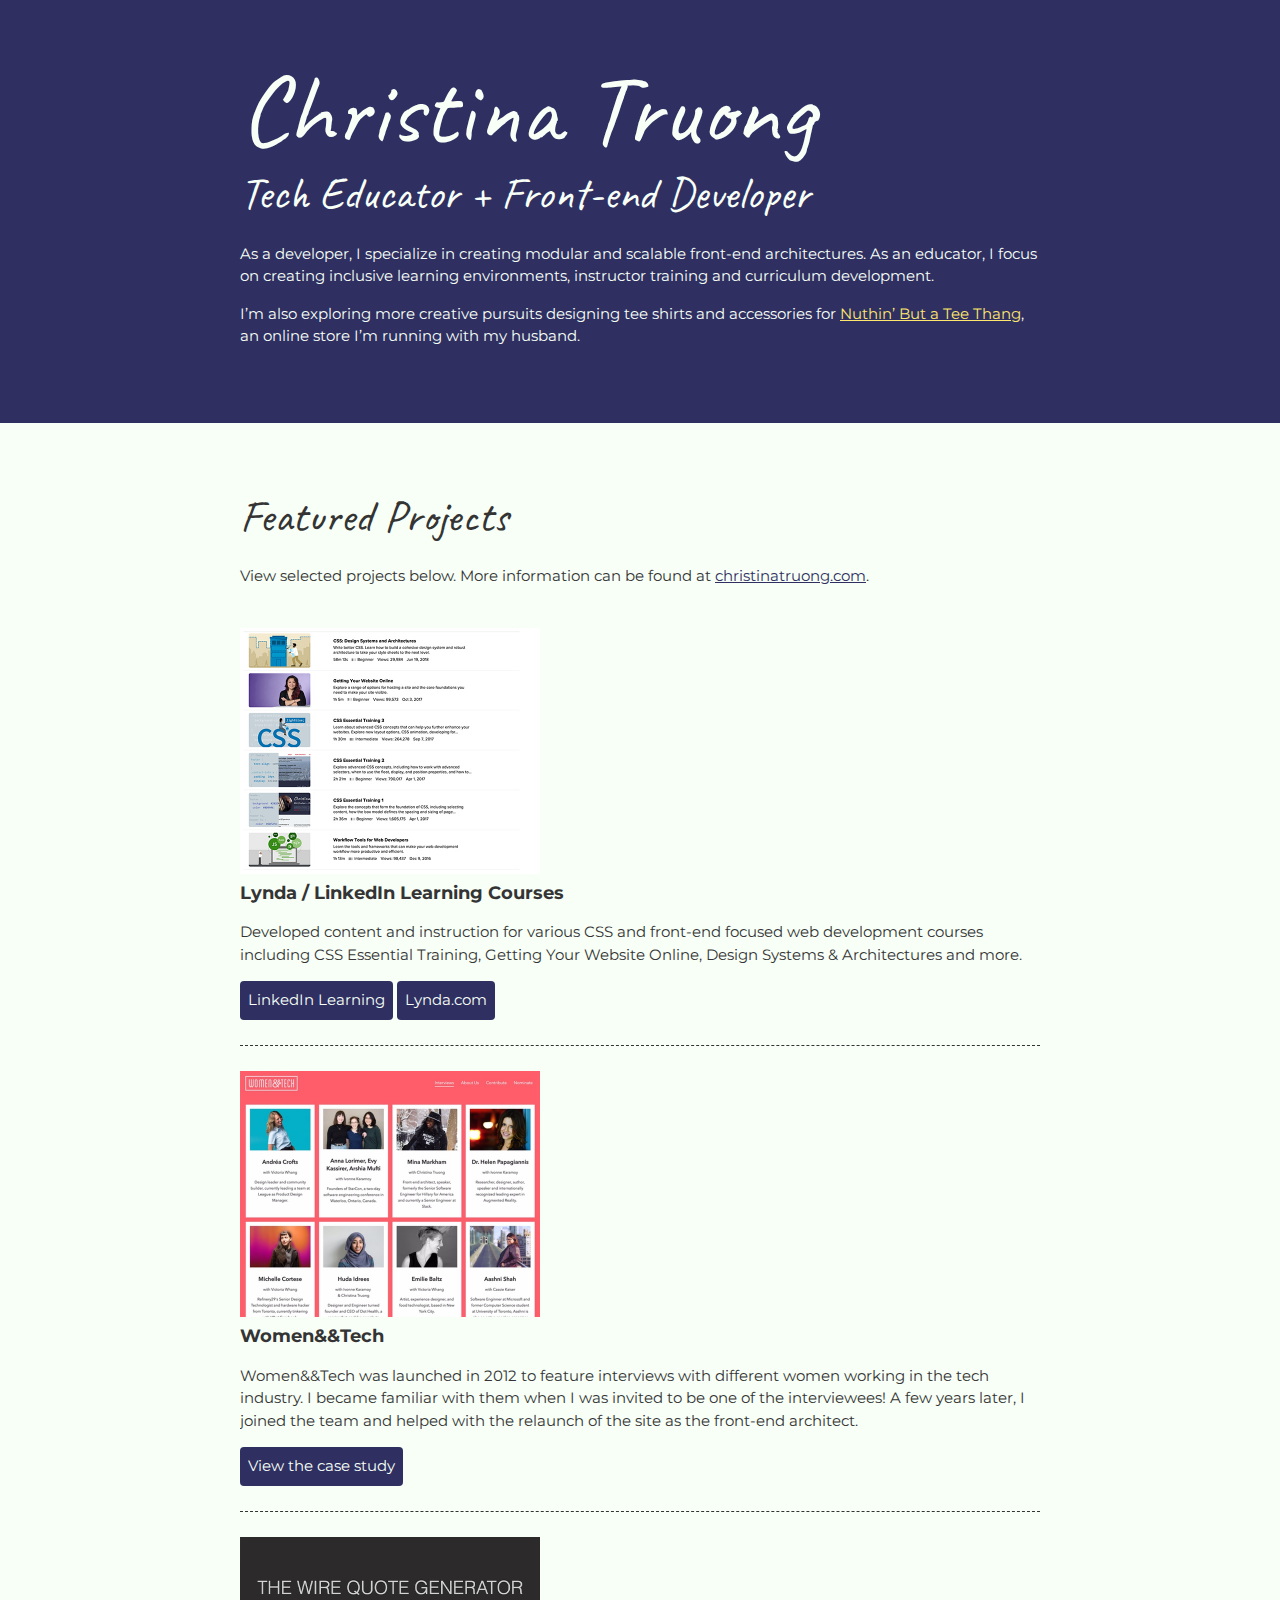
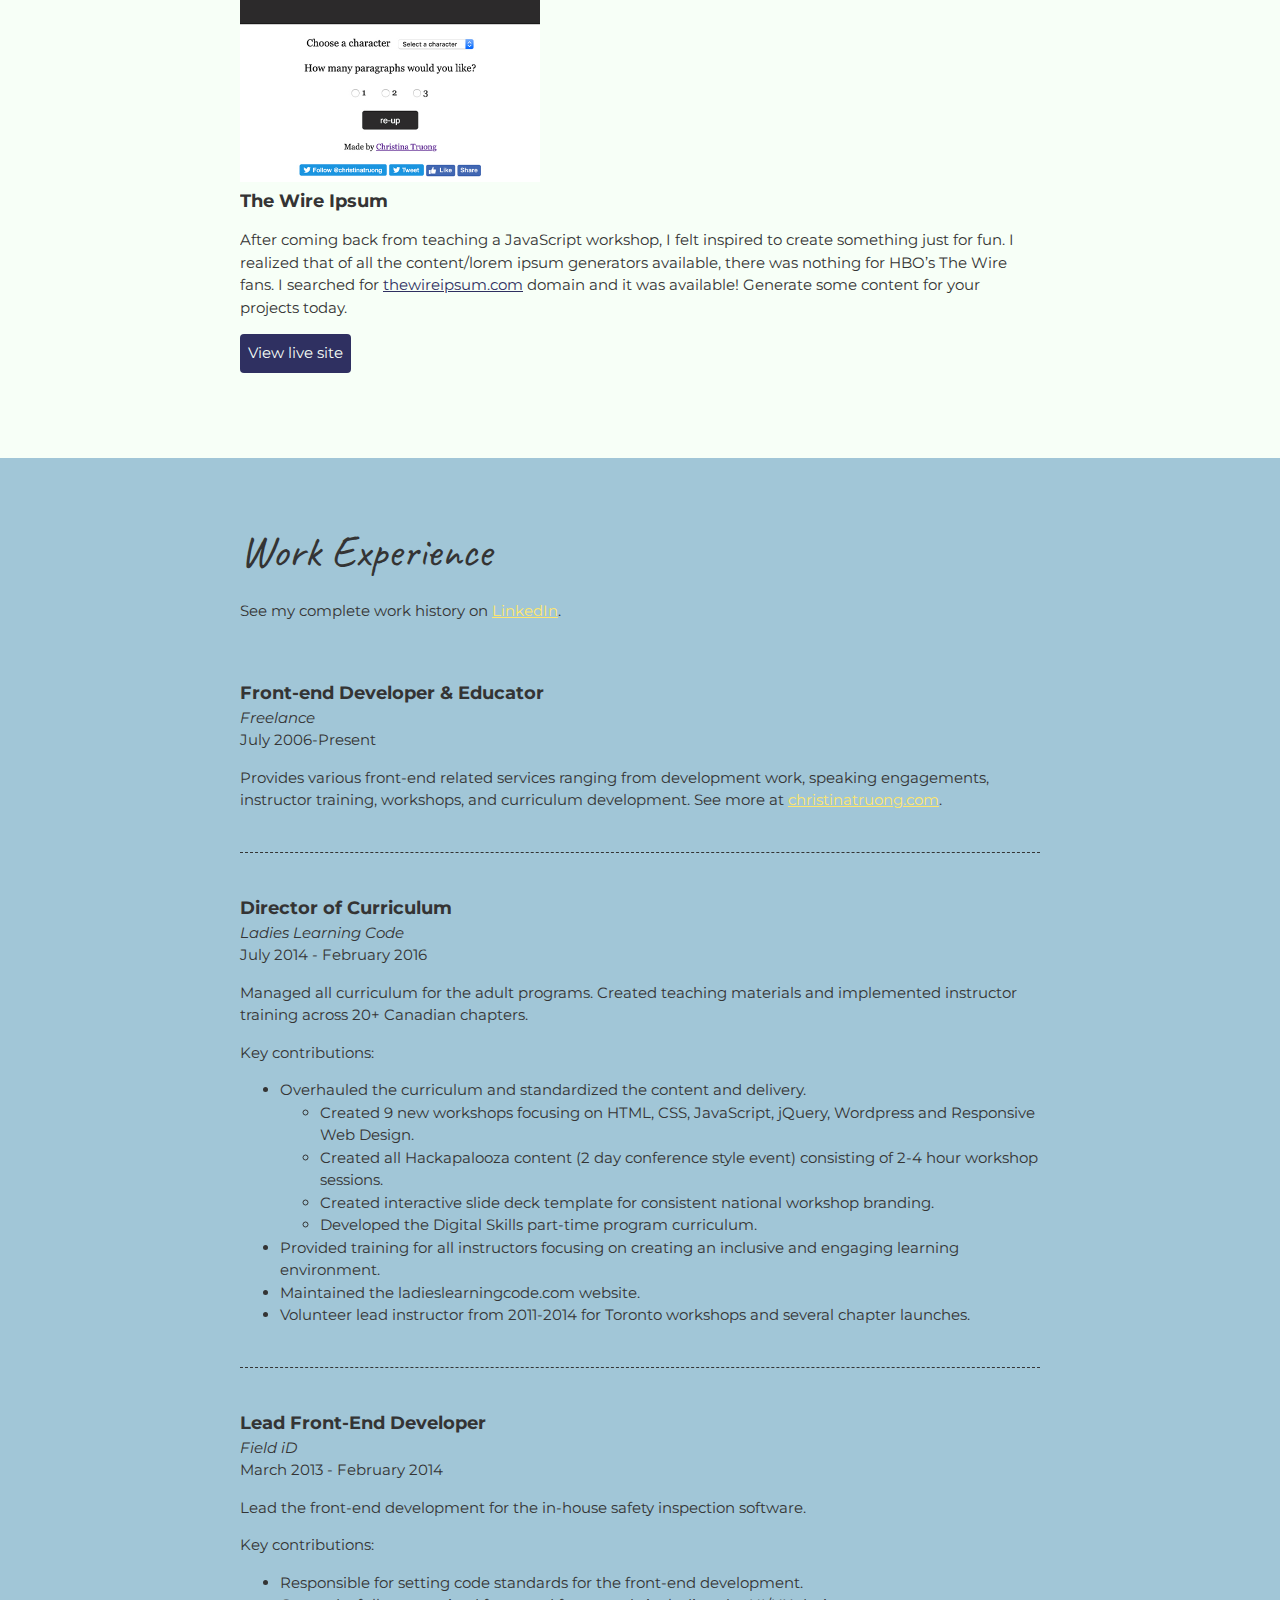
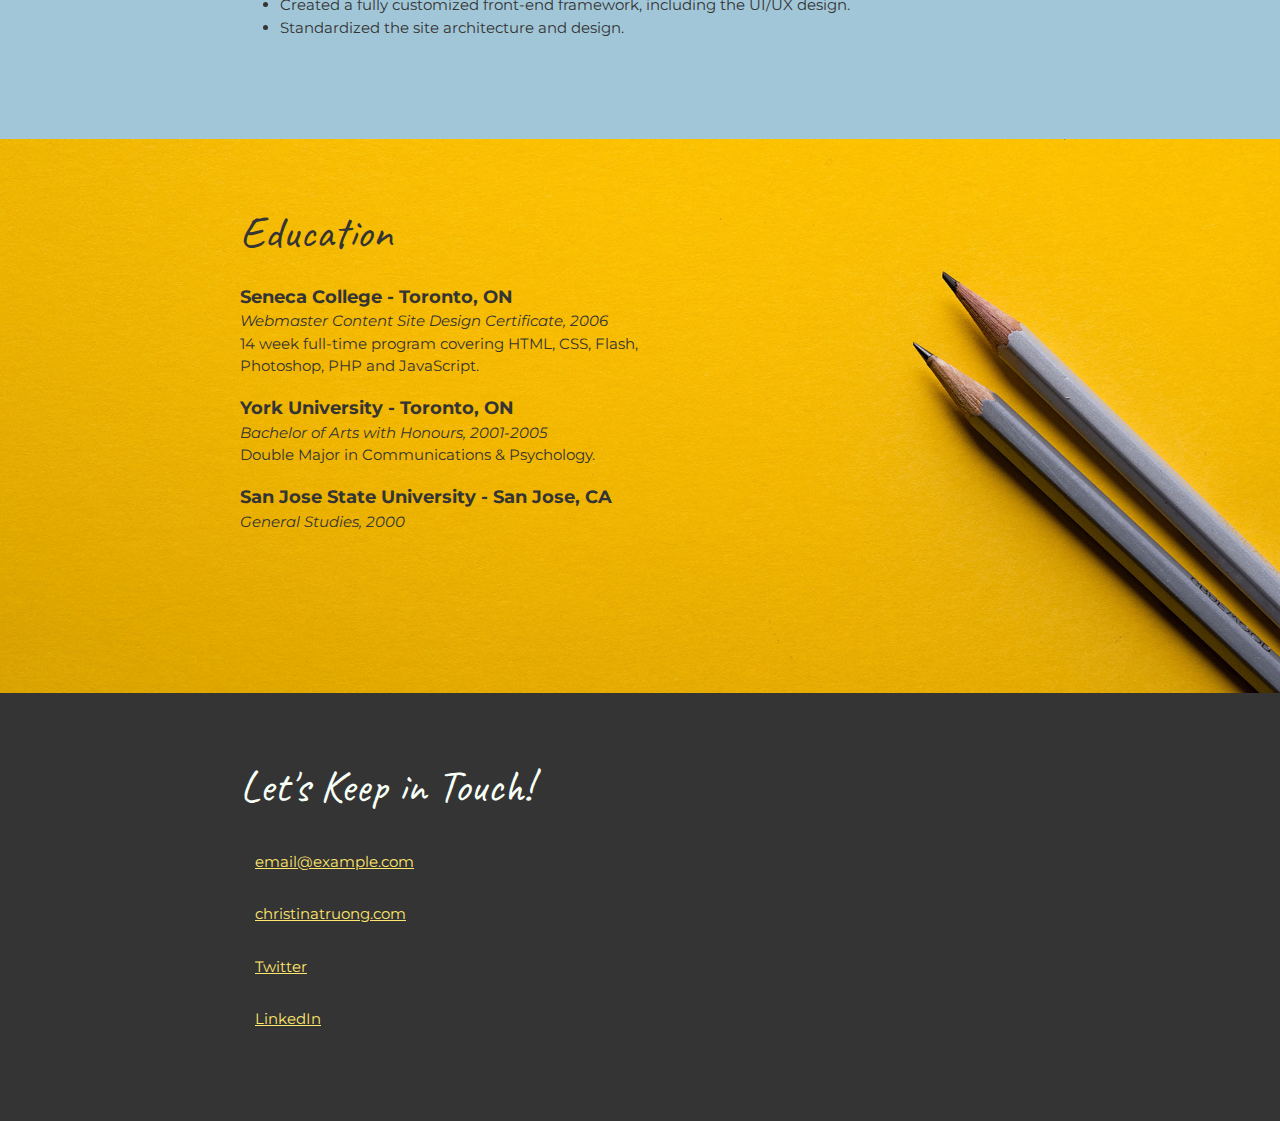
==== css/index.html @ 86cad3db "Add files via upload" ====
<!DOCTYPE html>
<html lang="en">
  <head>
    <meta charset="UTF-8">
    <meta name="viewport" content="width=device-width, initial-scale=1.0">
    <title>Christina Truong, Tech Educator + Front-end Developer</title>
    <link href="https://fonts.googleapis.com/css?family=Caveat|Montserrat:400,600&display=swap" rel="stylesheet">
    <link rel="stylesheet" href="css/styles.css">
  </head>
  <body>
    <main>
      <!-- ***************  ABOUT / PROFILE  **************** -->
      <header>
        <div class="content-wrap">
          <h1>Christina Truong</h1>
          <h2>Tech Educator + Front-end Developer</h2>

          <p>As a developer, I specialize in creating modular and scalable front-end architectures. As an educator, I focus on creating inclusive learning environments, instructor training and curriculum development.</p>
          <p>I’m also exploring more creative pursuits designing tee shirts and accessories for <a href="http://teethang.com" target="_blank">Nuthin’ But a Tee Thang</a>, an online store I’m running with my husband.</p>
        </div>
      </header>

      <!-- ************ PROJECTS / PORTFOLIO  ************** -->
      <section class="projects">
        <div class="content-wrap divider">
          <h2>Featured Projects</h2>
          <p>View selected projects below. More information can be found at <a href="http://christinatruong.com">christinatruong.com</a>.</p>

          <!-- Project 1 -->
          <section class="project-item">
            <img src="images/project-courses.jpg" alt="Lynda & LinkedIn Learning course list">
            <h3>Lynda / LinkedIn Learning Courses</h3>
            <p>Developed content and instruction for various CSS and front-end focused web development courses including CSS Essential Training, Getting Your Website Online, Design Systems & Architectures and more.</p>
            <a class="btn" href="https://www.linkedin.com/learning/instructors/christina-truong?u=2125562" target="_blank">LinkedIn Learning</a>
            <a class="btn" href="https://www.lynda.com/Christina-Truong/7842227-1.html">Lynda.com</a>
          </section>

          <!-- Project 2 -->
          <section class="project-item">
            <img src="images/project-women-tech.jpg" alt="Women and Tech website">
            <h3>Women&&Tech</h3>
            <p>Women&&Tech was launched in 2012 to feature interviews with different women working in the tech industry. I became familiar with them when I was invited to be one of the interviewees! A few years later, I joined the team and helped with the relaunch of the site as the front-end architect.</p>
            <a class="btn" href="http://christinatruong.com/projects/women-and-tech-redesign.html" target="_blank">View the case study</a>
          </section>

          <!-- Project 3 -->
          <section class="project-item">
            <img src="images/project-wire-ipsum.jpg" alt="The Wire Ipsum website">
            <h3>The Wire Ipsum</h3>
            <p>After coming back from teaching a JavaScript workshop, I felt inspired to create something just for fun. I realized that of all the content/lorem ipsum generators available, there was nothing for HBO’s The Wire fans. I searched for <a href="http://thewireipsum.com" target="_blank">thewireipsum.com</a> domain and it was available! Generate some content for your projects today.</p>
            <a class="btn" href="http://thewireipsum.com" target="_blank">View live site</a>
          </section>
        </div>
      </section>

      <!-- ****************  WORK EXPERIENCE  ******************** -->
      <section class="work-experience">
        <div class="content-wrap item-details divider">
          <h2>Work Experience</h2>
          <p>See my complete work history on <a href="https://www.linkedin.com/in/christinatruong/">LinkedIn</a>.</p>

          <!-- Job 1 -->
          <section class="job-item">
            <div class="job-details">
              <h3>Front-end Developer & Educator</h3>
              <p>Freelance</p>
              <p>July 2006-Present</p>
            </div>
            <div class="job-summary">
              <p>Provides various front-end related services ranging from development work, speaking engagements, instructor training, workshops, and curriculum development. See more at  <a href="http://christinatruong.com">christinatruong.com</a>.</p>
            </div>
          </section>

          <!-- Job 2 -->
          <section class="job-item">
            <div class="job-details">
              <h3>Director of Curriculum</h3>
              <p>Ladies Learning Code</p>
              <p>July 2014 - February 2016</p>
            </div>
            <div class="job-summary">
              <p>Managed all curriculum for the adult programs. Created teaching materials and implemented instructor training across 20+ Canadian chapters.</p>
              <p>Key contributions:</p>
              <ul>
                <li>Overhauled the curriculum and standardized the content and delivery.
                  <ul>
                    <li>Created 9 new workshops focusing on HTML, CSS, JavaScript, jQuery, Wordpress and Responsive Web Design.</li>
                    <li>Created all Hackapalooza content (2 day conference style event) consisting of 2-4 hour workshop sessions.</li>
                    <li>Created interactive slide deck template for consistent national workshop branding.</li>
                    <li>Developed the Digital Skills part-time program curriculum.</li>
                  </ul>
                </li>
                <li>Provided training for all instructors focusing on creating an inclusive and engaging learning environment.</li>
                <li>Maintained the ladieslearningcode.com website.</li>
                <li>Volunteer lead instructor from 2011-2014 for Toronto workshops and several chapter launches.</li>
              </ul>
            </div>
          </section>

          <!-- Job 3 -->
          <section class="job-item">
            <div class="job-details">
              <h3>Lead Front-End Developer</h3>
              <p>Field iD</p>
              <p>March 2013 - February 2014</p>
            </div>
            <div class="job-summary">
              <p>Lead the front-end development for the in-house safety inspection software.</p>
              <p>Key contributions:</p>
              <ul>
                <li>Responsible for setting code standards for the front-end development.</li>
                <li>Created a fully customized front-end framework, including the UI/UX design.</li>
                <li>Standardized the site architecture and design.</li>
              </ul>
            </div>
          </section>
        </div>
      </section>

      <!-- *************  EDUCATION & CERTIFICATIONS *********** -->
      <section class="education">
        <div class="content-wrap item-details">
          <h2>Education</h2>

          <section>
            <h3>Seneca College - Toronto, ON</h3>
            <p>Webmaster Content Site Design Certificate, 2006</p>
            <p>14 week full-time program covering HTML, CSS, Flash, Photoshop, PHP and JavaScript.</p>
          </section>

          <section>
            <h3>York University - Toronto, ON</h3>
            <p>Bachelor of Arts with Honours, 2001-2005</p>
            <p>Double Major in Communications & Psychology.</p>
          </section>

          <section>
            <h3>San Jose State University - San Jose, CA</h3>
            <p>General Studies, 2000</p>
          </section>
        </div>
      </section>

      <!-- ************  CONTACT INFO / SOCIAL MEDIA  ************ -->
      <footer>
        <div class="content-wrap">
          <h2>Let's Keep in Touch!</h2>

          <!-- Social media and contact links. Add or remove any networks. -->
          <ul class="contact-list">
            <li><a href="mailto:email@example.com">email@example.com</a></li>
            <li><a href="http://christinatruong.com" target="_blank">christinatruong.com</a></li>
            <li><a href="http://twitter.com/christinatruong" target="_blank">Twitter</a></li>
            <li><a href="#" target="_blank">LinkedIn</a></li>
          </ul>
        </div>
      </footer>
    </main>
  </body>
</html>
---- css/css/styles.css ----
/*
COLOR PALETTE
https://coolors.co/f7fff7-343434-2f3061-ffe66d-a1c6d7
#F7FFF7 - almost white
#343434 - dark gray - almost black
#2F3061 - blue dark
#FFE66D - yellow
#A1C6D7 - blue light
*/


/* Global styles
------------------------------------*/
html {
  box-sizing: border-box;
}
*, *:before, *:after {
  box-sizing: inherit;
}

body {
  color: #343434;
  margin: 0;
  padding: 0;
  font-family: 'Montserrat', sans-serif;
  font-size: 15px;
  line-height: 1.5;
}
img {
  width: 300px;
}
a {
  color: #FFE66D;
}
a:hover {
  text-decoration: none;
}
h1 {
  font-size: 100px;
  line-height: 1;
}
h2 {
  font-size: 45px;
}
h1, h2 {
  font-family: 'Caveat', cursive;
  font-weight: 400;
  margin: 0;
}
.content-wrap {
  max-width: 800px;
  width: 85%;
  margin: 0 auto;
  padding: 60px 0;
}
h3 {
  margin-bottom: 0;
}
.item-details h3 + p {
  font-style: italic;
}
.item-details h3 ~ p {
  margin: 0;
}
.divider > section {
  border-bottom: 1px dashed #343434;
  padding: 25px 0;
}
.divider > section:last-of-type {
  border-bottom: none;
}


/* Profile
------------------------------------*/
header {
  background: #2F3061;
  color: #F7FFF7;
}


/* Projects
------------------------------------*/
.projects {
  background: #F7FFF7;
}
.projects a {
  color: #2F3061;
}
.projects .btn {
  color: #F7FFF7;
  background: #2F3061;
  text-decoration: none;
  padding: 8px;
  border-radius: 4px;
  display: inline-block;
}
.projects .btn:hover {
  background: rgba(47, 48, 97, 80%);
}
.project-item {
  overflow: hidden;
}
.project-item h3 {
  margin-top: 0;
}


/* Work Experience
------------------------------------*/
.work-experience {
  background: #A1C6D7;
}



/* Education
------------------------------------*/
.education {
  background-image: url(../images/joanna-kosinska-unsplash.jpg);
  background-size: cover;
  background-position: top right;
  padding-bottom: 100px;
}
.education p {
  width: 60%;
}


/* Contact Info
------------------------------------*/
footer {
  background: #343434;
  color: #F7FFF7;
}
.contact-list {
  list-style-type: none;
  padding: 0;
}
.contact-list a {
  padding: 15px;
  display: inline-block;
}
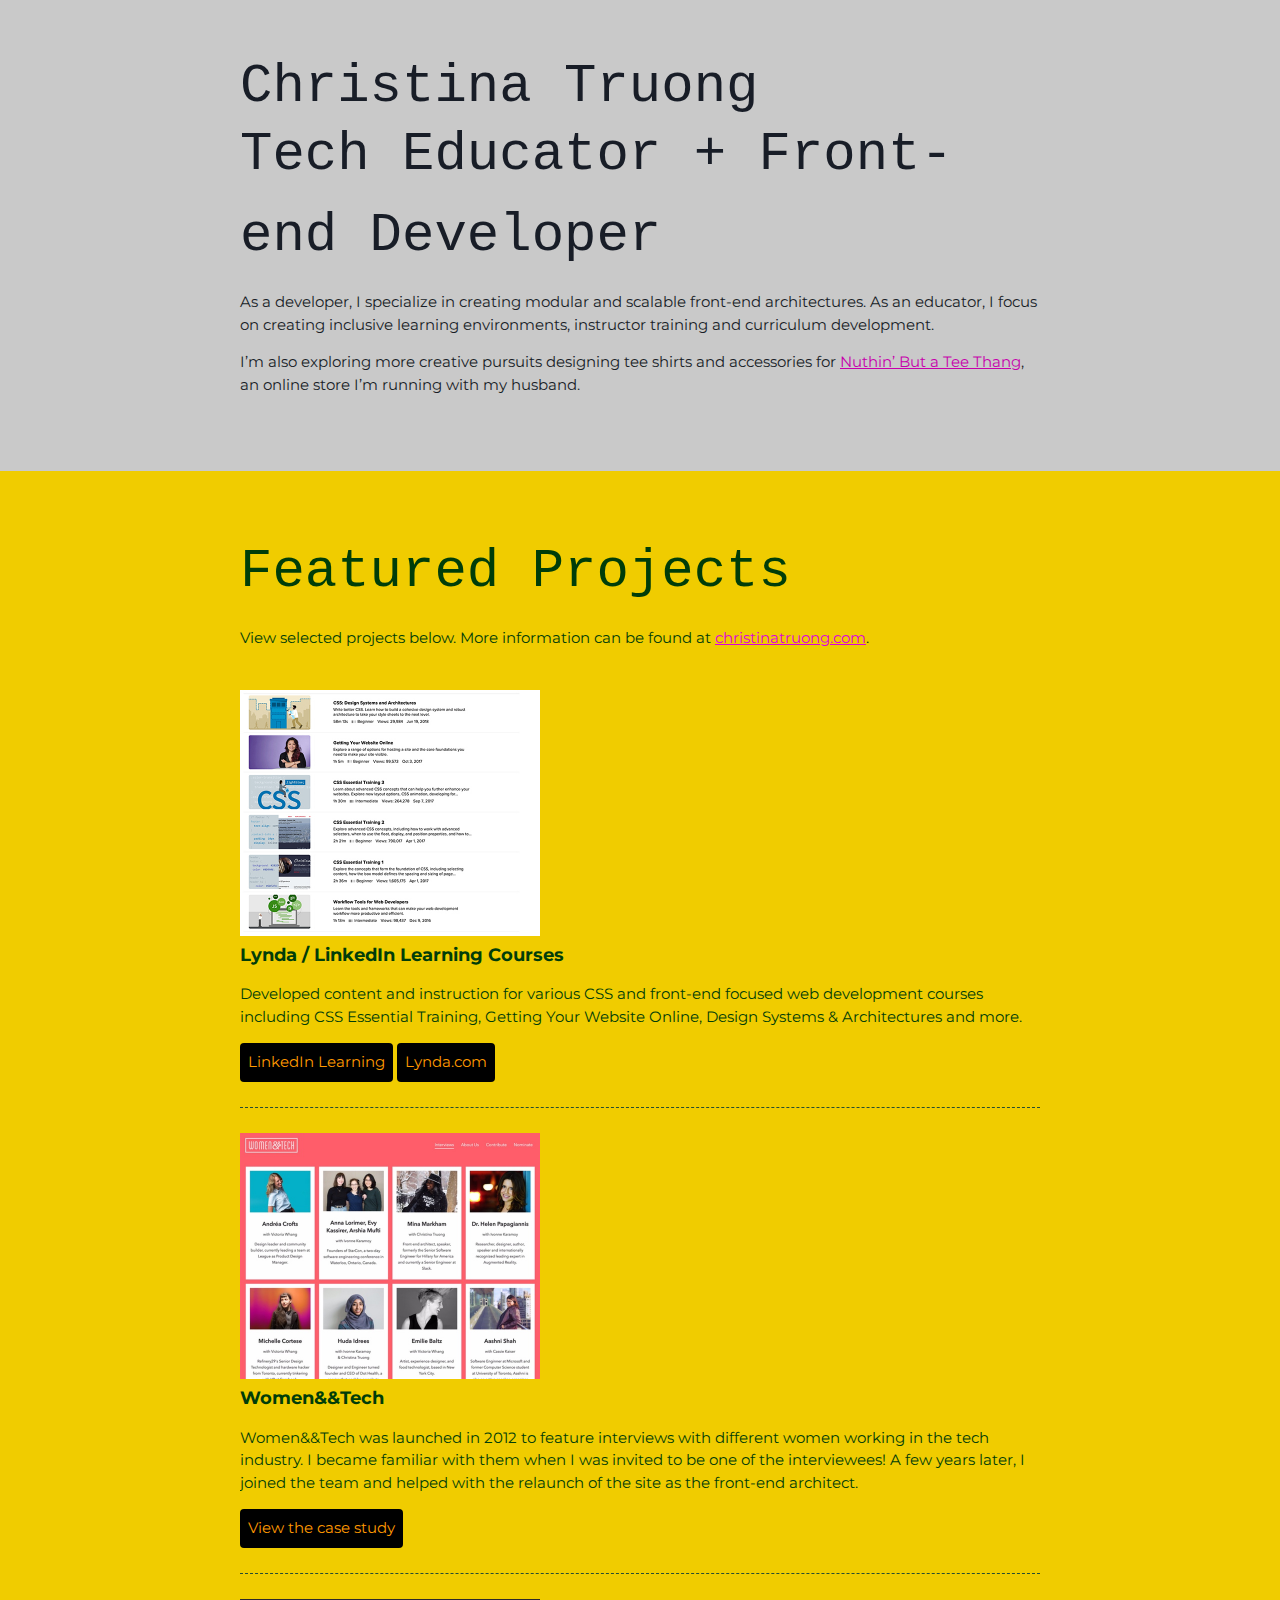
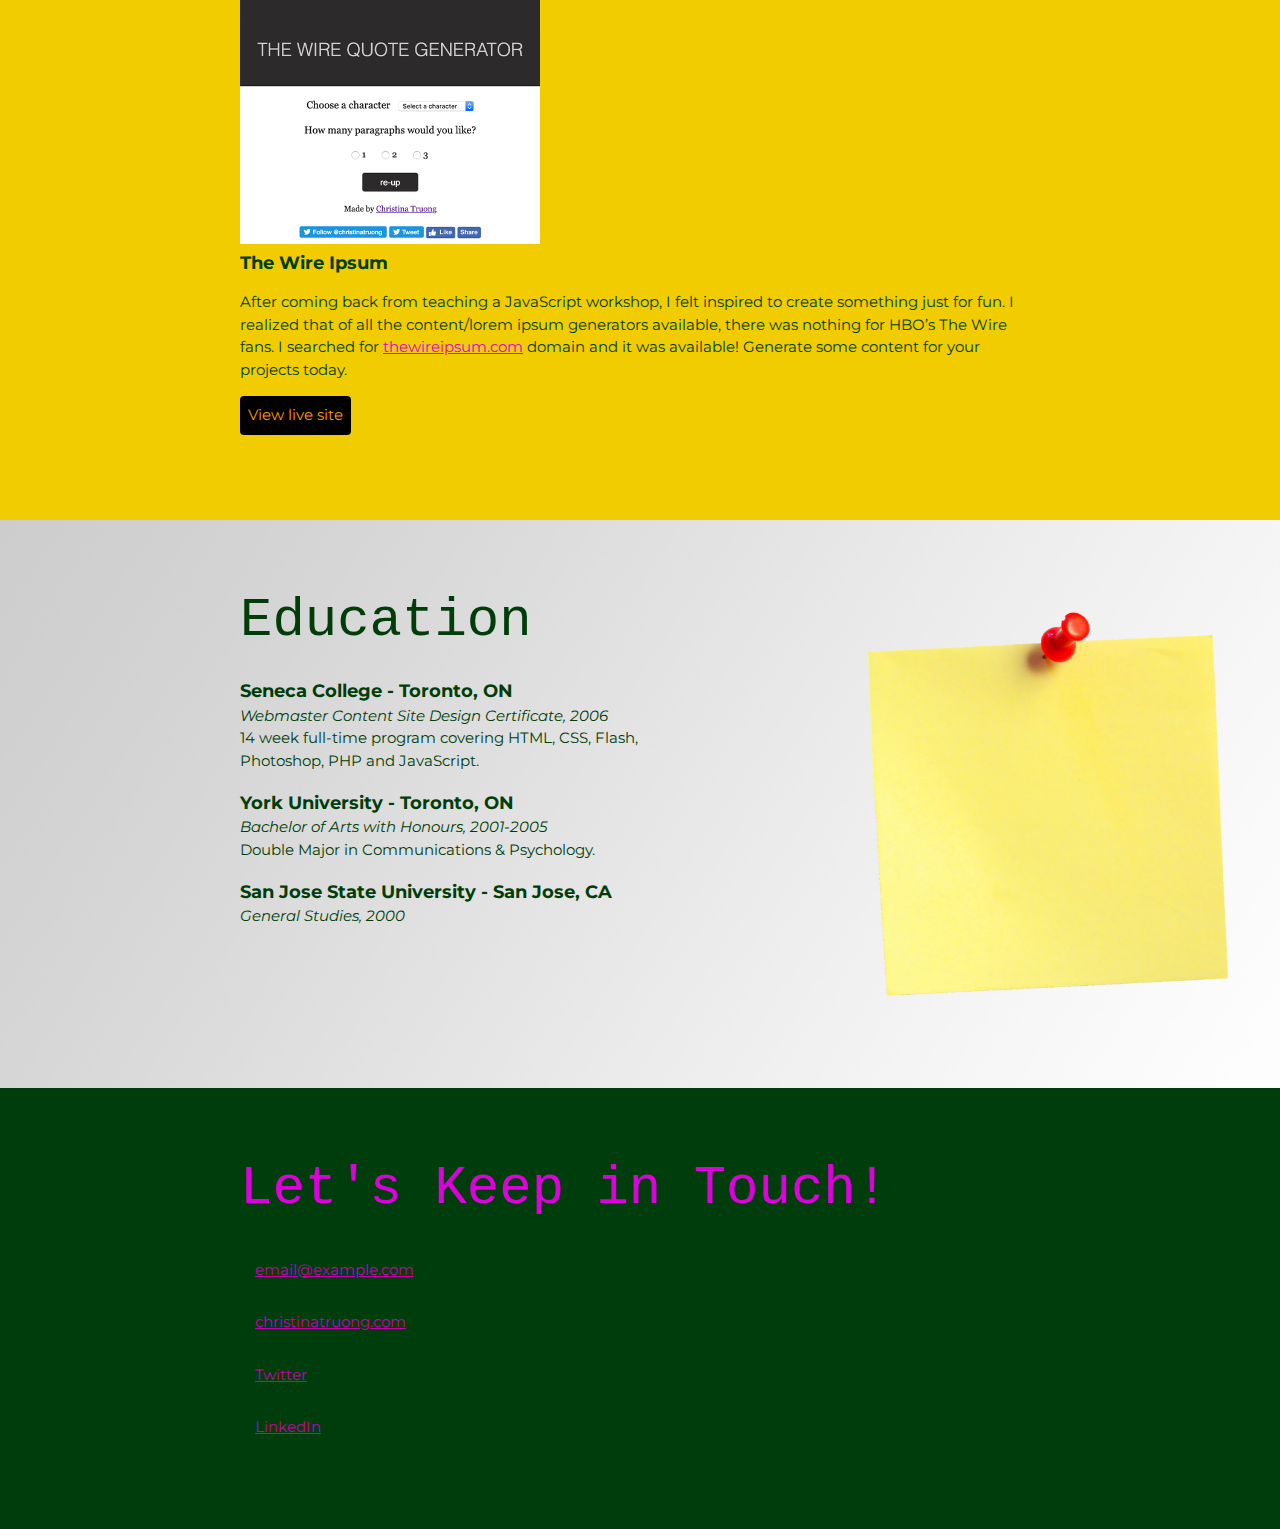
==== commit 6c81e489: "fixed mistake" ====
--- a/css/index.html
+++ b/css/index.html
@@ -53,70 +53,6 @@
         </div>
       </section>
 
-      <!-- ****************  WORK EXPERIENCE  ******************** -->
-      <section class="work-experience">
-        <div class="content-wrap item-details divider">
-          <h2>Work Experience</h2>
-          <p>See my complete work history on <a href="https://www.linkedin.com/in/christinatruong/">LinkedIn</a>.</p>
-
-          <!-- Job 1 -->
-          <section class="job-item">
-            <div class="job-details">
-              <h3>Front-end Developer & Educator</h3>
-              <p>Freelance</p>
-              <p>July 2006-Present</p>
-            </div>
-            <div class="job-summary">
-              <p>Provides various front-end related services ranging from development work, speaking engagements, instructor training, workshops, and curriculum development. See more at  <a href="http://christinatruong.com">christinatruong.com</a>.</p>
-            </div>
-          </section>
-
-          <!-- Job 2 -->
-          <section class="job-item">
-            <div class="job-details">
-              <h3>Director of Curriculum</h3>
-              <p>Ladies Learning Code</p>
-              <p>July 2014 - February 2016</p>
-            </div>
-            <div class="job-summary">
-              <p>Managed all curriculum for the adult programs. Created teaching materials and implemented instructor training across 20+ Canadian chapters.</p>
-              <p>Key contributions:</p>
-              <ul>
-                <li>Overhauled the curriculum and standardized the content and delivery.
-                  <ul>
-                    <li>Created 9 new workshops focusing on HTML, CSS, JavaScript, jQuery, Wordpress and Responsive Web Design.</li>
-                    <li>Created all Hackapalooza content (2 day conference style event) consisting of 2-4 hour workshop sessions.</li>
-                    <li>Created interactive slide deck template for consistent national workshop branding.</li>
-                    <li>Developed the Digital Skills part-time program curriculum.</li>
-                  </ul>
-                </li>
-                <li>Provided training for all instructors focusing on creating an inclusive and engaging learning environment.</li>
-                <li>Maintained the ladieslearningcode.com website.</li>
-                <li>Volunteer lead instructor from 2011-2014 for Toronto workshops and several chapter launches.</li>
-              </ul>
-            </div>
-          </section>
-
-          <!-- Job 3 -->
-          <section class="job-item">
-            <div class="job-details">
-              <h3>Lead Front-End Developer</h3>
-              <p>Field iD</p>
-              <p>March 2013 - February 2014</p>
-            </div>
-            <div class="job-summary">
-              <p>Lead the front-end development for the in-house safety inspection software.</p>
-              <p>Key contributions:</p>
-              <ul>
-                <li>Responsible for setting code standards for the front-end development.</li>
-                <li>Created a fully customized front-end framework, including the UI/UX design.</li>
-                <li>Standardized the site architecture and design.</li>
-              </ul>
-            </div>
-          </section>
-        </div>
-      </section>
-
       <!-- *************  EDUCATION & CERTIFICATIONS *********** -->
       <section class="education">
         <div class="content-wrap item-details">
--- a/css/css/styles.css
+++ b/css/css/styles.css
@@ -19,7 +19,7 @@
 }
 
 body {
-  color: #343434;
+  color: #003d09;
   margin: 0;
   padding: 0;
   font-family: 'Montserrat', sans-serif;
@@ -30,7 +30,7 @@
   width: 300px;
 }
 a {
-  color: #FFE66D;
+  color: rgb(199, 0, 172);
 }
 a:hover {
   text-decoration: none;
@@ -43,8 +43,9 @@
   font-size: 45px;
 }
 h1, h2 {
-  font-family: 'Caveat', cursive;
+  font-family: 'Roboto Mono', monospace;
   font-weight: 400;
+  font-size: 3.6em;
   margin: 0;
 }
 .content-wrap {
@@ -63,7 +64,7 @@
   margin: 0;
 }
 .divider > section {
-  border-bottom: 1px dashed #343434;
+  border-bottom: 1px dashed #254D32;
   padding: 25px 0;
 }
 .divider > section:last-of-type {
@@ -74,22 +75,22 @@
 /* Profile
 ------------------------------------*/
 header {
-  background: #2F3061;
-  color: #F7FFF7;
+  background: rgb(201, 201, 201);
+  color: #181D27;
 }
 
 
 /* Projects
 ------------------------------------*/
 .projects {
-  background: #F7FFF7;
+  background: rgb(240, 204, 0);
 }
 .projects a {
-  color: #2F3061;
+  color: #dd00dd;
 }
 .projects .btn {
-  color: #F7FFF7;
-  background: #2F3061;
+  color: rgb(255, 153, 0);
+  background: #000000;
   text-decoration: none;
   padding: 8px;
   border-radius: 4px;
@@ -109,7 +110,7 @@
 /* Work Experience
 ------------------------------------*/
 .work-experience {
-  background: #A1C6D7;
+  background: rgb(187, 255, 0);
 }
 
 
@@ -117,10 +118,13 @@
 /* Education
 ------------------------------------*/
 .education {
-  background-image: url(../images/joanna-kosinska-unsplash.jpg);
+  background-image: url(../images/postit.jpg);
   background-size: cover;
-  background-position: top right;
+  background-position: center;
   padding-bottom: 100px;
+  max-width: 100%;
+  max-height: 100%;
+  object-fit: contain;
 }
 .education p {
   width: 60%;
@@ -130,8 +134,8 @@
 /* Contact Info
 ------------------------------------*/
 footer {
-  background: #343434;
-  color: #F7FFF7;
+  background: rgb(0, 61, 12);
+  color: #dd00dd;
 }
 .contact-list {
   list-style-type: none;
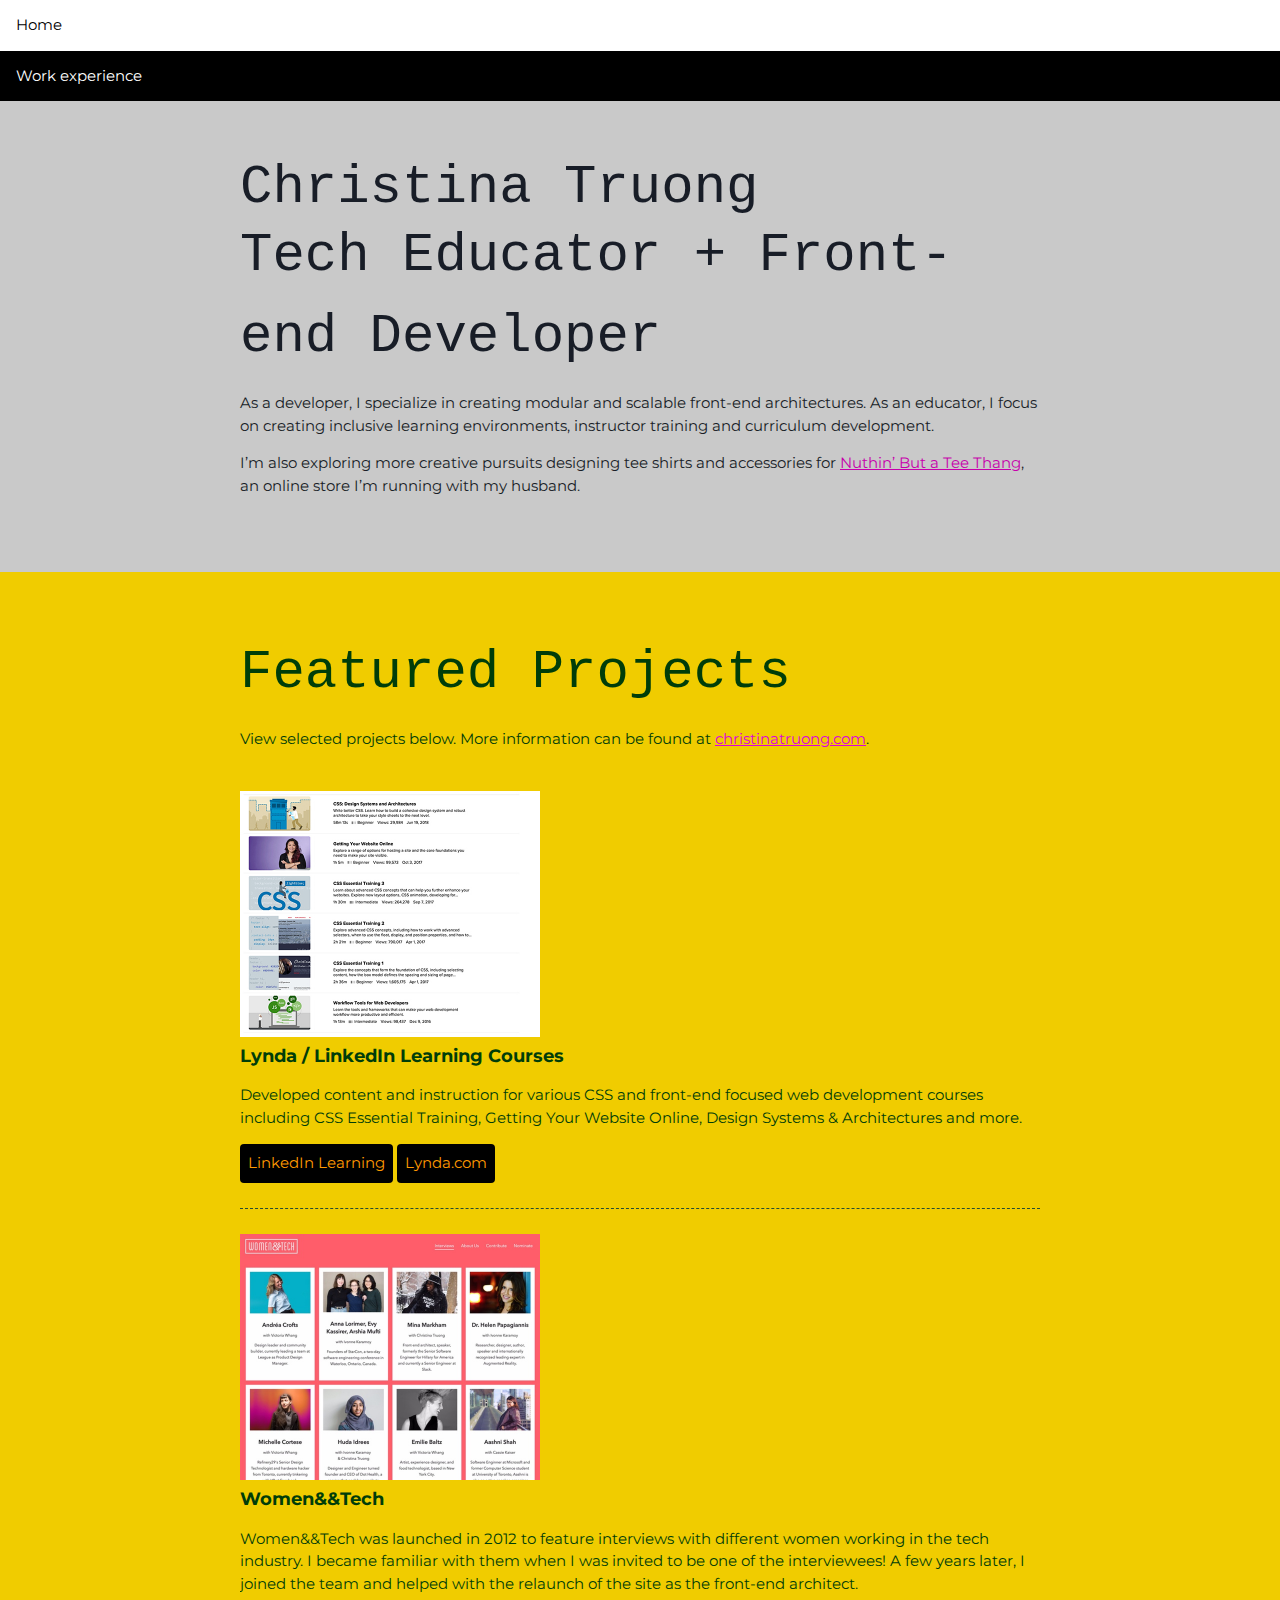
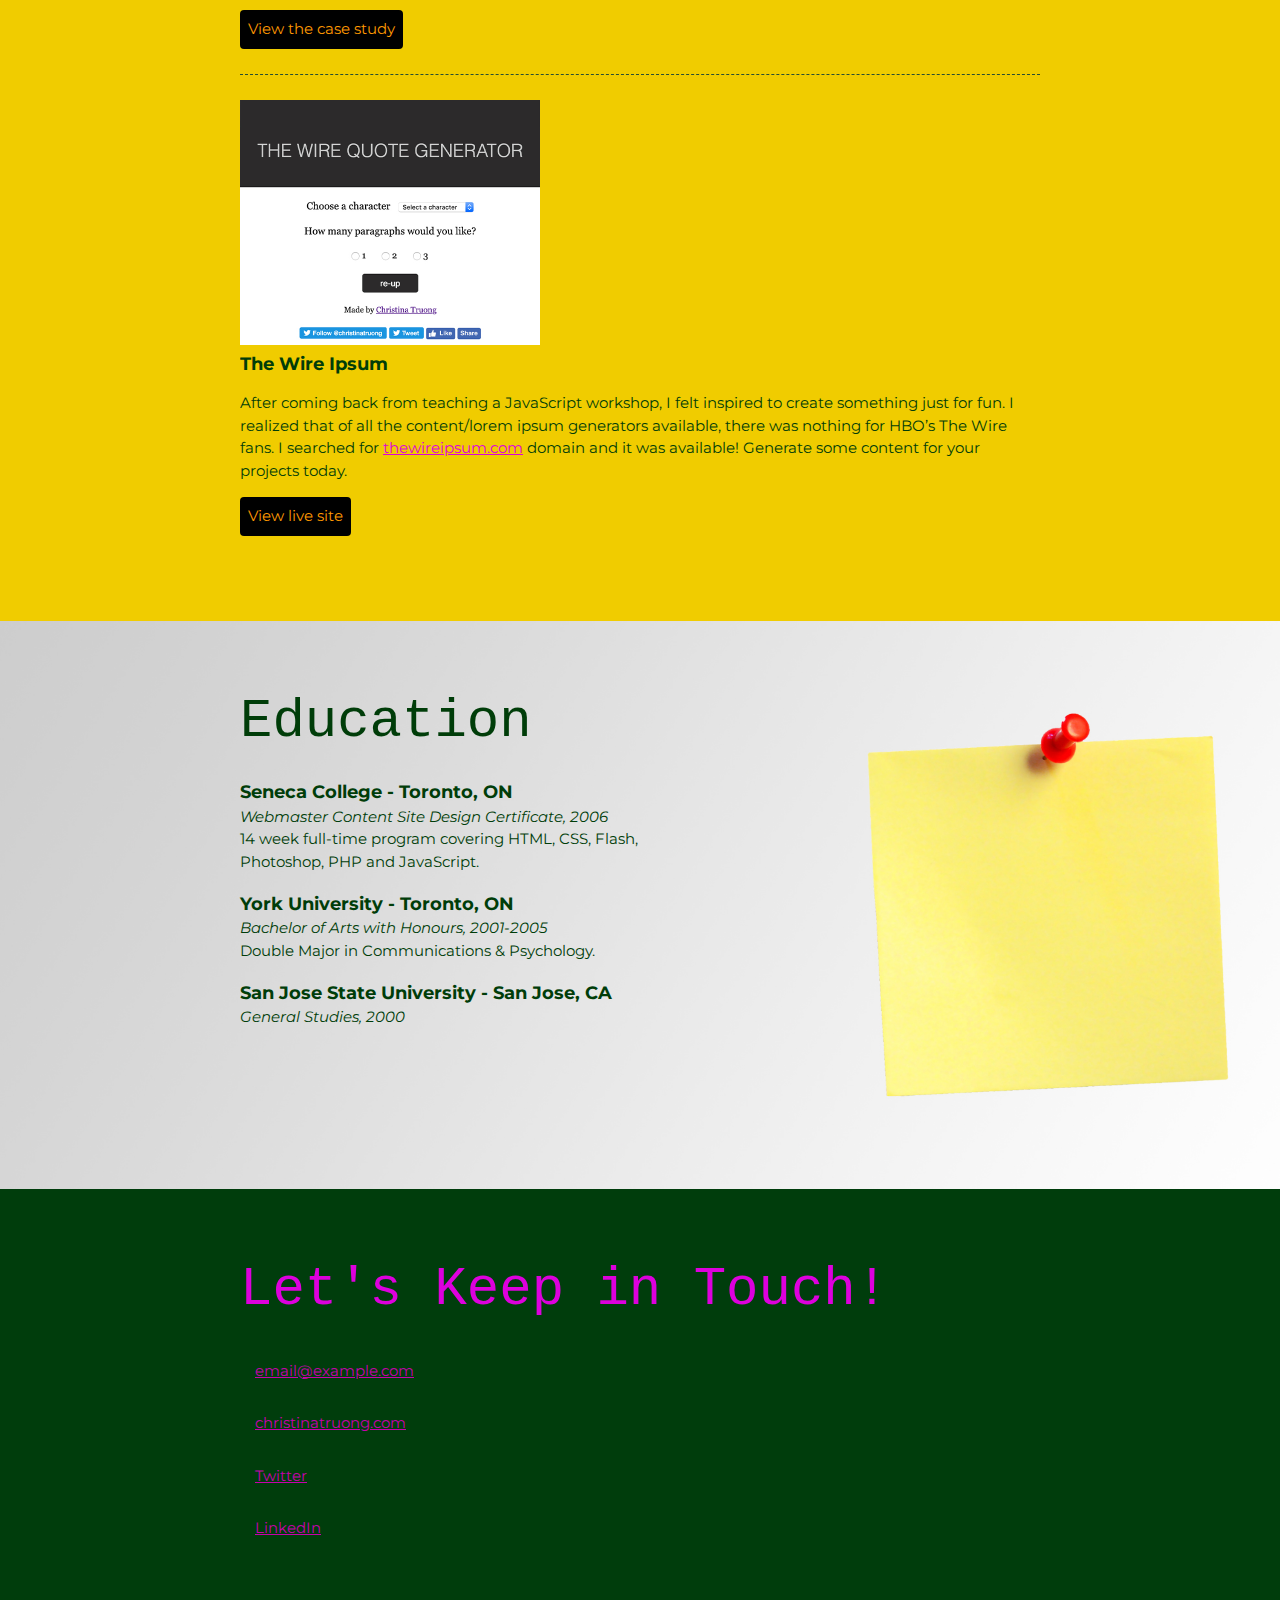
==== commit cddb6ea8: "added nav bar" ====
--- a/css/index.html
+++ b/css/index.html
@@ -1,96 +1,116 @@
 <!DOCTYPE html>
 <html lang="en">
-  <head>
-    <meta charset="UTF-8">
-    <meta name="viewport" content="width=device-width, initial-scale=1.0">
-    <title>Christina Truong, Tech Educator + Front-end Developer</title>
-    <link href="https://fonts.googleapis.com/css?family=Caveat|Montserrat:400,600&display=swap" rel="stylesheet">
-    <link rel="stylesheet" href="css/styles.css">
-  </head>
-  <body>
+
+<head>
+  <meta charset="UTF-8">
+  <meta name="viewport" content="width=device-width, initial-scale=1.0">
+  <title>Christina Truong, Tech Educator + Front-end Developer</title>
+  <link href="https://fonts.googleapis.com/css?family=Caveat|Montserrat:400,600&display=swap" rel="stylesheet">
+  <link rel="stylesheet" href="css/styles.css">
+</head>
+
+<body>
     <main>
-      <!-- ***************  ABOUT / PROFILE  **************** -->
-      <header>
-        <div class="content-wrap">
-          <h1>Christina Truong</h1>
-          <h2>Tech Educator + Front-end Developer</h2>
+  <div class="navbar">
+    <a href="index.html">Home</a>
+    <a href="experience.html">Work experience</a>
+  </div>
 
-          <p>As a developer, I specialize in creating modular and scalable front-end architectures. As an educator, I focus on creating inclusive learning environments, instructor training and curriculum development.</p>
-          <p>I’m also exploring more creative pursuits designing tee shirts and accessories for <a href="http://teethang.com" target="_blank">Nuthin’ But a Tee Thang</a>, an online store I’m running with my husband.</p>
-        </div>
-      </header>
+    <!-- ***************  ABOUT / PROFILE  **************** -->
+    <header>
+      <div class="content-wrap">
+        <h1>Christina Truong</h1>
+        <h2>Tech Educator + Front-end Developer</h2>
 
-      <!-- ************ PROJECTS / PORTFOLIO  ************** -->
-      <section class="projects">
-        <div class="content-wrap divider">
-          <h2>Featured Projects</h2>
-          <p>View selected projects below. More information can be found at <a href="http://christinatruong.com">christinatruong.com</a>.</p>
+        <p>As a developer, I specialize in creating modular and scalable front-end architectures. As an educator, I
+          focus on creating inclusive learning environments, instructor training and curriculum development.</p>
+        <p>I’m also exploring more creative pursuits designing tee shirts and accessories for <a
+            href="http://teethang.com" target="_blank">Nuthin’ But a Tee Thang</a>, an online store I’m running with my
+          husband.</p>
+      </div>
+    </header>
 
-          <!-- Project 1 -->
-          <section class="project-item">
-            <img src="images/project-courses.jpg" alt="Lynda & LinkedIn Learning course list">
-            <h3>Lynda / LinkedIn Learning Courses</h3>
-            <p>Developed content and instruction for various CSS and front-end focused web development courses including CSS Essential Training, Getting Your Website Online, Design Systems & Architectures and more.</p>
-            <a class="btn" href="https://www.linkedin.com/learning/instructors/christina-truong?u=2125562" target="_blank">LinkedIn Learning</a>
-            <a class="btn" href="https://www.lynda.com/Christina-Truong/7842227-1.html">Lynda.com</a>
-          </section>
+    <!-- ************ PROJECTS / PORTFOLIO  ************** -->
+    <section class="projects">
+      <div class="content-wrap divider">
+        <h2>Featured Projects</h2>
+        <p>View selected projects below. More information can be found at <a
+            href="http://christinatruong.com">christinatruong.com</a>.</p>
 
-          <!-- Project 2 -->
-          <section class="project-item">
-            <img src="images/project-women-tech.jpg" alt="Women and Tech website">
-            <h3>Women&&Tech</h3>
-            <p>Women&&Tech was launched in 2012 to feature interviews with different women working in the tech industry. I became familiar with them when I was invited to be one of the interviewees! A few years later, I joined the team and helped with the relaunch of the site as the front-end architect.</p>
-            <a class="btn" href="http://christinatruong.com/projects/women-and-tech-redesign.html" target="_blank">View the case study</a>
-          </section>
+        <!-- Project 1 -->
+        <section class="project-item">
+          <img src="images/project-courses.jpg" alt="Lynda & LinkedIn Learning course list">
+          <h3>Lynda / LinkedIn Learning Courses</h3>
+          <p>Developed content and instruction for various CSS and front-end focused web development courses including
+            CSS Essential Training, Getting Your Website Online, Design Systems & Architectures and more.</p>
+          <a class="btn" href="https://www.linkedin.com/learning/instructors/christina-truong?u=2125562"
+            target="_blank">LinkedIn Learning</a>
+          <a class="btn" href="https://www.lynda.com/Christina-Truong/7842227-1.html">Lynda.com</a>
+        </section>
 
-          <!-- Project 3 -->
-          <section class="project-item">
-            <img src="images/project-wire-ipsum.jpg" alt="The Wire Ipsum website">
-            <h3>The Wire Ipsum</h3>
-            <p>After coming back from teaching a JavaScript workshop, I felt inspired to create something just for fun. I realized that of all the content/lorem ipsum generators available, there was nothing for HBO’s The Wire fans. I searched for <a href="http://thewireipsum.com" target="_blank">thewireipsum.com</a> domain and it was available! Generate some content for your projects today.</p>
-            <a class="btn" href="http://thewireipsum.com" target="_blank">View live site</a>
-          </section>
-        </div>
-      </section>
+        <!-- Project 2 -->
+        <section class="project-item">
+          <img src="images/project-women-tech.jpg" alt="Women and Tech website">
+          <h3>Women&&Tech</h3>
+          <p>Women&&Tech was launched in 2012 to feature interviews with different women working in the tech industry. I
+            became familiar with them when I was invited to be one of the interviewees! A few years later, I joined the
+            team and helped with the relaunch of the site as the front-end architect.</p>
+          <a class="btn" href="http://christinatruong.com/projects/women-and-tech-redesign.html" target="_blank">View
+            the case study</a>
+        </section>
 
-      <!-- *************  EDUCATION & CERTIFICATIONS *********** -->
-      <section class="education">
-        <div class="content-wrap item-details">
-          <h2>Education</h2>
+        <!-- Project 3 -->
+        <section class="project-item">
+          <img src="images/project-wire-ipsum.jpg" alt="The Wire Ipsum website">
+          <h3>The Wire Ipsum</h3>
+          <p>After coming back from teaching a JavaScript workshop, I felt inspired to create something just for fun. I
+            realized that of all the content/lorem ipsum generators available, there was nothing for HBO’s The Wire
+            fans. I searched for <a href="http://thewireipsum.com" target="_blank">thewireipsum.com</a> domain and it
+            was available! Generate some content for your projects today.</p>
+          <a class="btn" href="http://thewireipsum.com" target="_blank">View live site</a>
+        </section>
+      </div>
+    </section>
 
-          <section>
-            <h3>Seneca College - Toronto, ON</h3>
-            <p>Webmaster Content Site Design Certificate, 2006</p>
-            <p>14 week full-time program covering HTML, CSS, Flash, Photoshop, PHP and JavaScript.</p>
-          </section>
+    <!-- *************  EDUCATION & CERTIFICATIONS *********** -->
+    <section class="education">
+      <div class="content-wrap item-details">
+        <h2>Education</h2>
 
-          <section>
-            <h3>York University - Toronto, ON</h3>
-            <p>Bachelor of Arts with Honours, 2001-2005</p>
-            <p>Double Major in Communications & Psychology.</p>
-          </section>
+        <section>
+          <h3>Seneca College - Toronto, ON</h3>
+          <p>Webmaster Content Site Design Certificate, 2006</p>
+          <p>14 week full-time program covering HTML, CSS, Flash, Photoshop, PHP and JavaScript.</p>
+        </section>
 
-          <section>
-            <h3>San Jose State University - San Jose, CA</h3>
-            <p>General Studies, 2000</p>
-          </section>
-        </div>
-      </section>
+        <section>
+          <h3>York University - Toronto, ON</h3>
+          <p>Bachelor of Arts with Honours, 2001-2005</p>
+          <p>Double Major in Communications & Psychology.</p>
+        </section>
 
-      <!-- ************  CONTACT INFO / SOCIAL MEDIA  ************ -->
-      <footer>
-        <div class="content-wrap">
-          <h2>Let's Keep in Touch!</h2>
+        <section>
+          <h3>San Jose State University - San Jose, CA</h3>
+          <p>General Studies, 2000</p>
+        </section>
+      </div>
+    </section>
 
-          <!-- Social media and contact links. Add or remove any networks. -->
-          <ul class="contact-list">
-            <li><a href="mailto:email@example.com">email@example.com</a></li>
-            <li><a href="http://christinatruong.com" target="_blank">christinatruong.com</a></li>
-            <li><a href="http://twitter.com/christinatruong" target="_blank">Twitter</a></li>
-            <li><a href="#" target="_blank">LinkedIn</a></li>
-          </ul>
-        </div>
-      </footer>
-    </main>
-  </body>
-</html>
+    <!-- ************  CONTACT INFO / SOCIAL MEDIA  ************ -->
+    <footer>
+      <div class="content-wrap">
+        <h2>Let's Keep in Touch!</h2>
+
+        <!-- Social media and contact links. Add or remove any networks. -->
+        <ul class="contact-list">
+          <li><a href="mailto:email@example.com">email@example.com</a></li>
+          <li><a href="http://christinatruong.com" target="_blank">christinatruong.com</a></li>
+          <li><a href="http://twitter.com/christinatruong" target="_blank">Twitter</a></li>
+          <li><a href="#" target="_blank">LinkedIn</a></li>
+        </ul>
+      </div>
+    </footer>
+  </main>
+</body>
+
+</html>--- a/css/css/styles.css
+++ b/css/css/styles.css
@@ -70,7 +70,26 @@
 .divider > section:last-of-type {
   border-bottom: none;
 }
+/* Nav bar */
 
+.navbar a{
+  float: center;
+  display: flex;
+  background: #000000;
+  color: rgb(255, 255, 255);
+  text-align: center;
+  padding: 14px 16px;
+  text-decoration: none;
+}
+
+.navbar a:hover {
+  background: rgb(255, 255, 255);
+  color: black;
+}
+
+.main {
+  margin-top: 30px;
+}
 
 /* Profile
 ------------------------------------*/
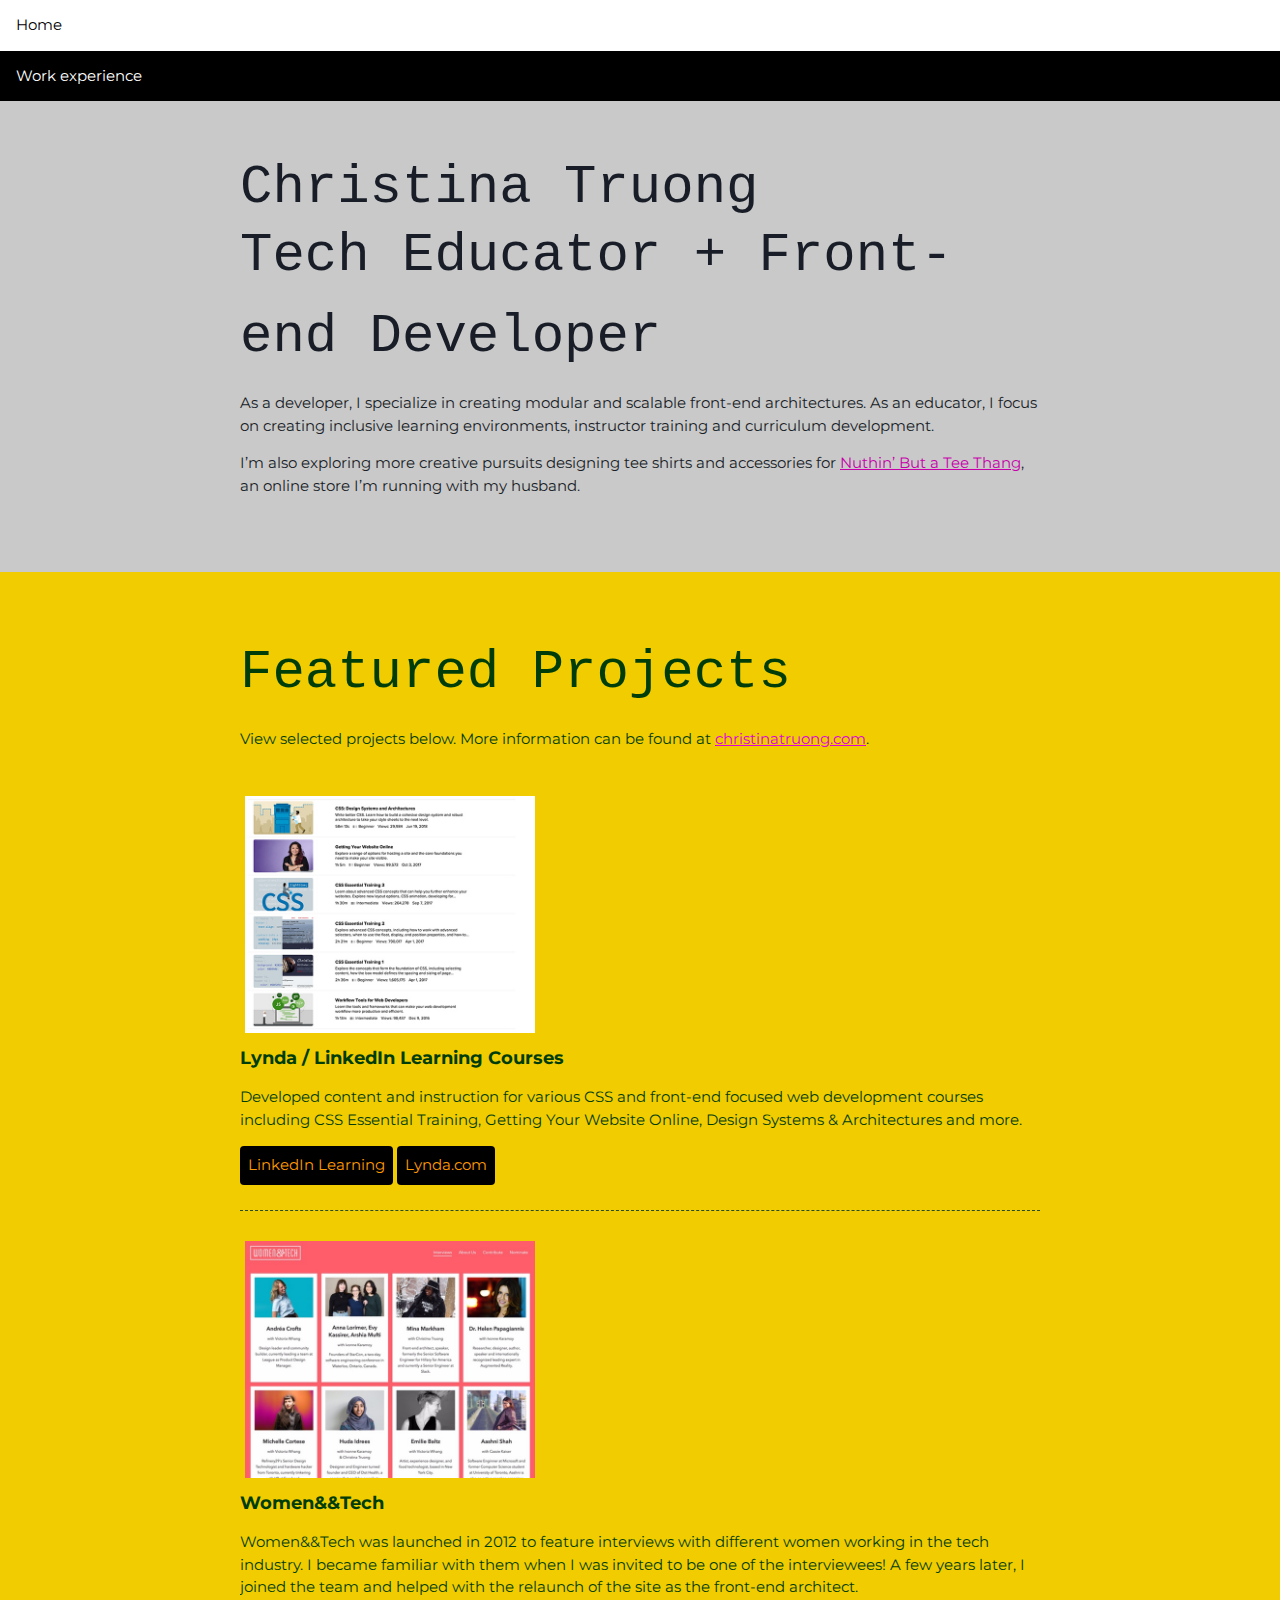
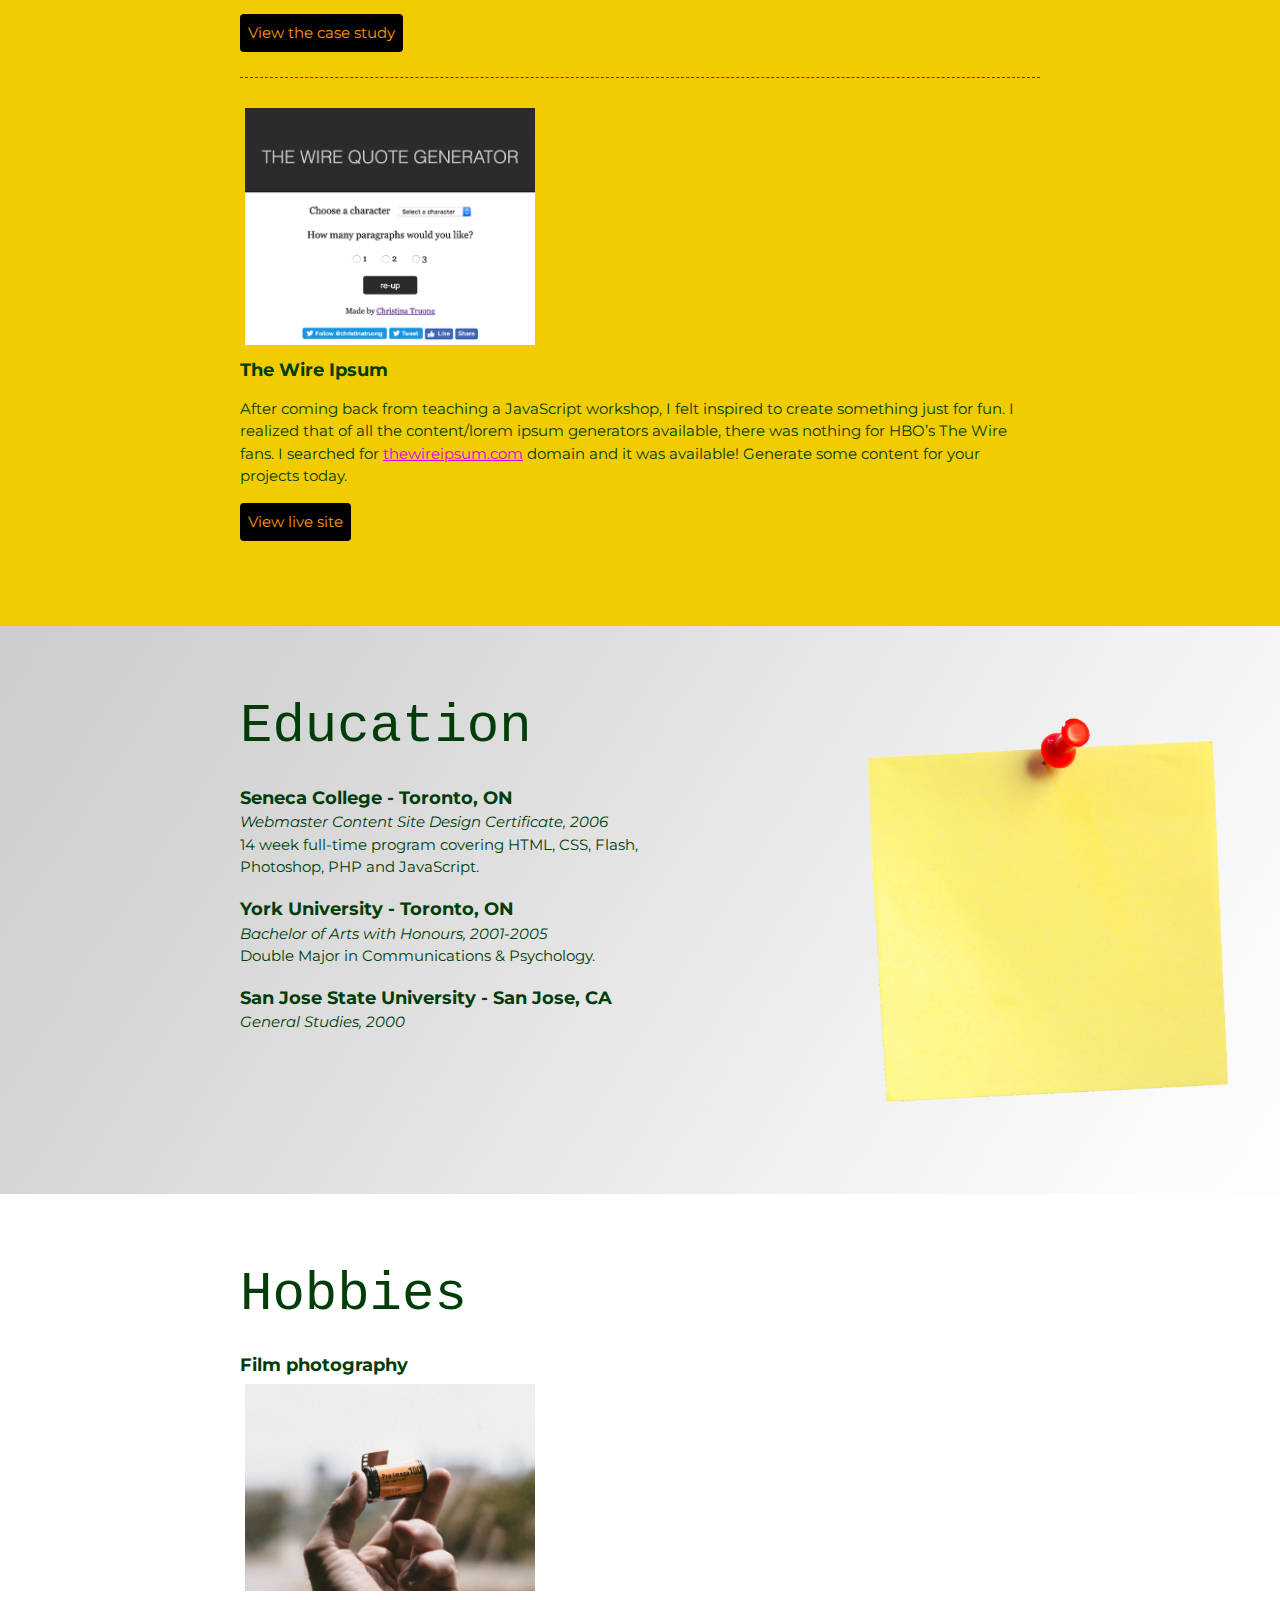
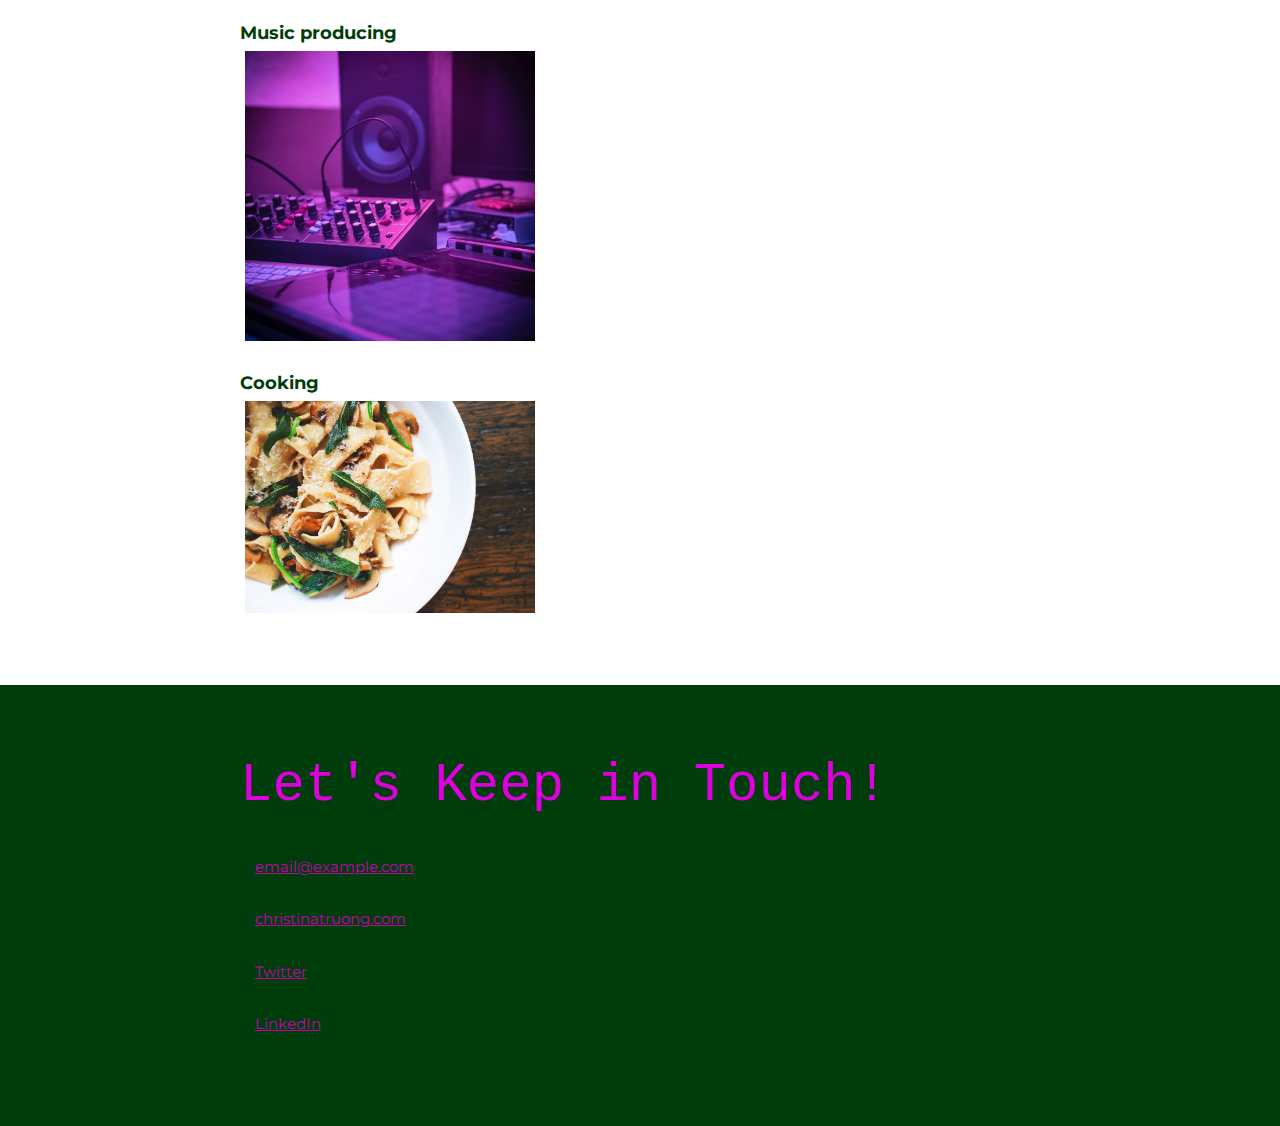
==== commit 3c65c8e2: "added hobby thumb. and style" ====
--- a/css/index.html
+++ b/css/index.html
@@ -96,6 +96,27 @@
       </div>
     </section>
 
+    <!-- ************** HOBBIES -->
+
+    <section class="hobby">
+      <div class="content-wrap">
+        <h2>Hobbies</h2>
+        <h3>Film photography</h3>
+        <a target="_blank" href="images/kodak.jpg">
+          <img src="images/kodak.jpg" alt="Film photography hobby"></a>
+        
+
+        <h3>Music producing</h3>
+        <a target="_blank" href="images/synth.jpg">
+          <img src="images/synth.jpg" alt="Analogue synthesizer music producing hobby"></a>
+        
+        <h3>Cooking</h3>
+        <a target="_blank" href="images/pasta.jpg">
+          <img src="images/pasta.jpg" alt="Cooking hobby">
+      </a>
+      </div>
+    </section>
+
     <!-- ************  CONTACT INFO / SOCIAL MEDIA  ************ -->
     <footer>
       <div class="content-wrap">
--- a/css/css/styles.css
+++ b/css/css/styles.css
@@ -70,6 +70,18 @@
 .divider > section:last-of-type {
   border-bottom: none;
 }
+/* Image style*/
+img {
+  border: 1px #000000;
+  border-radius: 4x;
+  padding: 5px;
+  ;
+}
+
+img:hover {
+  box-shadow: 0 0 2px 1px rgba(0, 140, 186, 0.5);
+}
+
 /* Nav bar */
 
 .navbar a{
